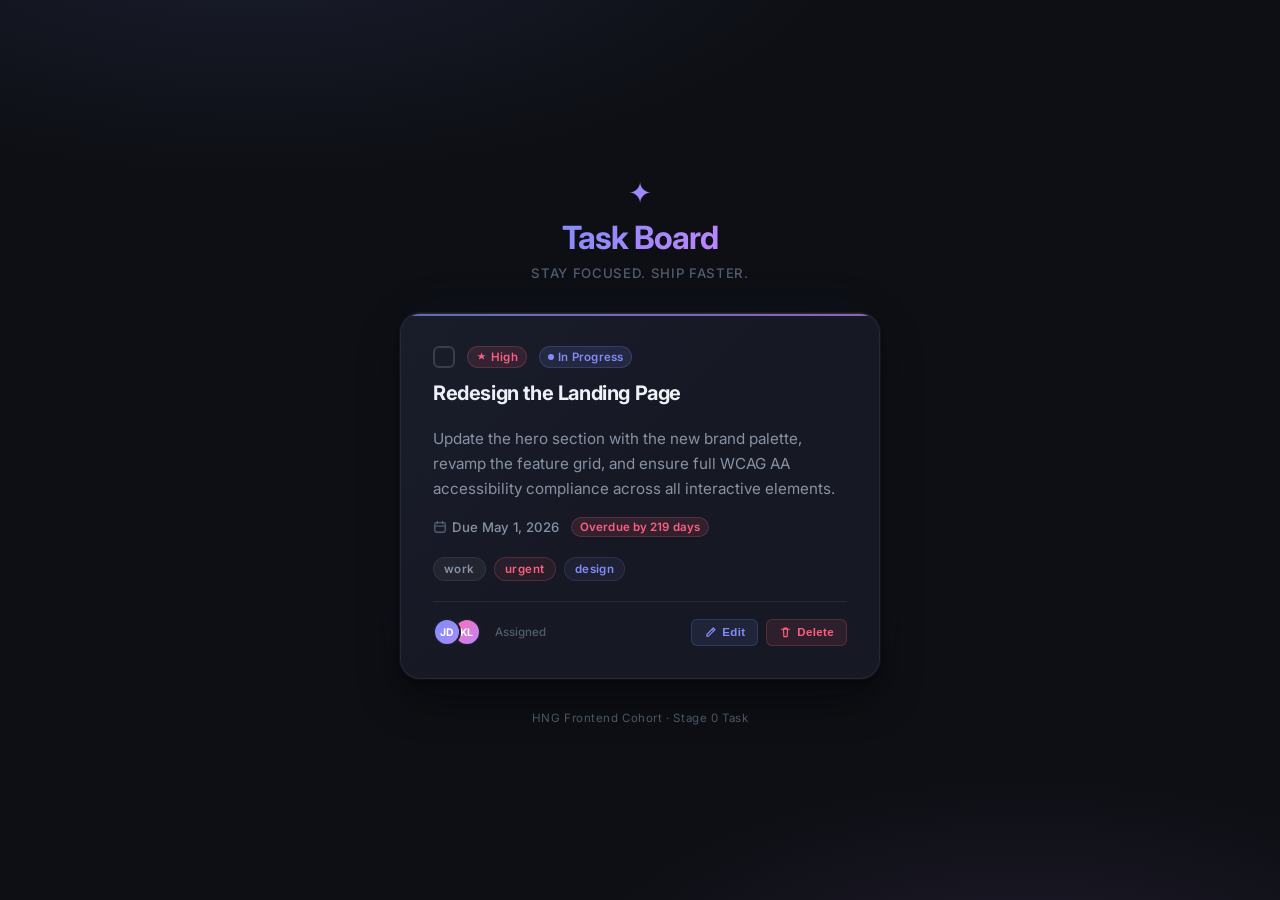
==== HNG First Task/index.html @ 9a207ca3 "Initial commit: HNG First Task" ====
<!DOCTYPE html>
<html lang="en">

<head>
  <meta charset="UTF-8" />
  <meta name="viewport" content="width=device-width, initial-scale=1.0" />
  <meta name="description"
    content="A clean, accessible, and testable Todo Item Card component built for HNG Cohort Stage 0." />
  <title>Todo Card — HNG Stage 0</title>
  <link rel="preconnect" href="https://fonts.googleapis.com" />
  <link rel="preconnect" href="https://fonts.gstatic.com" crossorigin />
  <link href="https://fonts.googleapis.com/css2?family=Inter:wght@400;500;600;700&display=swap" rel="stylesheet" />
  <link rel="stylesheet" href="style.css" />
</head>

<body>
  <main class="page-wrapper">
    <header class="page-header">
      <div class="logo-mark" aria-hidden="true">✦</div>
      <h1 class="page-title">Task Board</h1>
      <p class="page-subtitle">Stay focused. Ship faster.</p>
    </header>

    <!-- ============================================================
           TODO CARD — all data-testid values exactly match spec
      ============================================================ -->
    <article class="todo-card" data-testid="test-todo-card" aria-label="Todo item: Redesign the landing page">
      <!-- ── Card Header ── -->
      <header class="card-header">
        <div class="card-header-top">
          <!-- Checkbox toggle -->
          <div class="checkbox-wrapper">
            <input type="checkbox" id="todo-complete" data-testid="test-todo-complete-toggle" class="todo-checkbox"
              aria-label="Mark task as complete" />
            <label for="todo-complete" class="checkbox-label" aria-hidden="true">
              <span class="checkbox-custom" role="presentation">
                <svg class="checkmark-icon" viewBox="0 0 12 10" fill="none" aria-hidden="true" focusable="false">
                  <path d="M1 5L4.5 8.5L11 1.5" stroke="currentColor" stroke-width="2" stroke-linecap="round"
                    stroke-linejoin="round" />
                </svg>
              </span>
            </label>
          </div>

          <!-- Priority badge -->
          <span class="priority-badge priority--high" data-testid="test-todo-priority" aria-label="Priority: High"
            role="status">
            <svg class="badge-icon" viewBox="0 0 16 16" fill="none" aria-hidden="true" focusable="false">
              <path d="M8 2L9.5 6H14L10.5 8.5L12 12.5L8 10L4 12.5L5.5 8.5L2 6H6.5L8 2Z" fill="currentColor" />
            </svg>
            High
          </span>

          <!-- Status badge -->
          <span class="status-badge status--in-progress" data-testid="test-todo-status" aria-label="Status: In Progress"
            role="status">
            <span class="status-dot" aria-hidden="true"></span>
            In Progress
          </span>
        </div>

        <!-- Task title -->
        <h2 class="card-title" data-testid="test-todo-title" id="card-title">
          Redesign the Landing Page
        </h2>
      </header>

      <!-- ── Card Body ── -->
      <div class="card-body">
        <!-- Description -->
        <p class="card-description" data-testid="test-todo-description">
          Update the hero section with the new brand palette, revamp the
          feature grid, and ensure full WCAG AA accessibility compliance
          across all interactive elements.
        </p>

        <!-- Due date & time remaining -->
        <div class="time-info">
          <time class="due-date" data-testid="test-todo-due-date" datetime="2026-05-01T18:00:00Z" aria-label="Due date">
            <svg class="time-icon" viewBox="0 0 16 16" fill="none" aria-hidden="true" focusable="false">
              <rect x="2" y="3" width="12" height="11" rx="2" stroke="currentColor" stroke-width="1.5" />
              <path d="M5 1.5V4M11 1.5V4M2 7H14" stroke="currentColor" stroke-width="1.5" stroke-linecap="round" />
            </svg>
            Due May 1, 2026
          </time>

          <span class="time-remaining" data-testid="test-todo-time-remaining" aria-live="polite"
            aria-label="Time remaining" id="time-remaining-text">
            <!-- populated by JS -->
          </span>
        </div>
      </div>

      <!-- ── Tags ── -->
      <div class="card-tags" data-testid="test-todo-tags" aria-label="Tags">
        <ul role="list" class="tags-list">
          <li>
            <span class="tag" data-testid="test-todo-tag-work" aria-label="Tag: work">work</span>
          </li>
          <li>
            <span class="tag tag--accent" data-testid="test-todo-tag-urgent" aria-label="Tag: urgent">urgent</span>
          </li>
          <li>
            <span class="tag tag--muted" aria-label="Tag: design">design</span>
          </li>
        </ul>
      </div>

      <!-- ── Card Footer / Actions ── -->
      <footer class="card-footer">
        <div class="card-meta">
          <div class="avatar-group" aria-hidden="true">
            <div class="avatar avatar--1">JD</div>
            <div class="avatar avatar--2">KL</div>
          </div>
          <span class="assignee-label">Assigned</span>
        </div>

        <div class="card-actions" role="group" aria-label="Card actions">
          <button class="action-btn action-btn--edit" data-testid="test-todo-edit-button" aria-label="Edit task"
            type="button">
            <svg viewBox="0 0 16 16" fill="none" class="btn-icon" aria-hidden="true" focusable="false">
              <path d="M11.5 2.5L13.5 4.5L5.5 12.5H3.5V10.5L11.5 2.5Z" stroke="currentColor" stroke-width="1.5"
                stroke-linecap="round" stroke-linejoin="round" />
              <path d="M10 4L12 6" stroke="currentColor" stroke-width="1.5" stroke-linecap="round" />
            </svg>
            Edit
          </button>

          <button class="action-btn action-btn--delete" data-testid="test-todo-delete-button" aria-label="Delete task"
            type="button">
            <svg viewBox="0 0 16 16" fill="none" class="btn-icon" aria-hidden="true" focusable="false">
              <path d="M3 4H13M6 4V2.5H10V4M5.5 4L6 13H10L10.5 4" stroke="currentColor" stroke-width="1.5"
                stroke-linecap="round" stroke-linejoin="round" />
            </svg>
            Delete
          </button>
        </div>
      </footer>

      <!-- Completed overlay indicator -->
      <div class="completed-ribbon" aria-hidden="true">
        <span>Done</span>
      </div>
    </article>

    <p class="footer-note">HNG Frontend Cohort · Stage 0 Task</p>
  </main>

  <script src="app.js"></script>
</body>

</html>
---- HNG First Task/style.css ----
/* ================================================================
   DESIGN TOKENS
   ================================================================ */
:root {
  --clr-bg: #0d0f14;
  --clr-bg-2: #13161e;
  --clr-surface: #1a1e2a;
  --clr-surface-glass: rgba(26, 30, 42, 0.75);
  --clr-border: rgba(255, 255, 255, 0.07);
  --clr-border-hover: rgba(255, 255, 255, 0.15);

  --clr-text-primary: #f0f2f8;
  --clr-text-secondary: #8892a4;
  --clr-text-muted: #525d6e;

  /* Priority */
  --clr-high: #ff5e7e;
  --clr-high-bg: rgba(255, 94, 126, 0.12);
  --clr-medium: #f59e0b;
  --clr-medium-bg: rgba(245, 158, 11, 0.12);
  --clr-low: #34d399;
  --clr-low-bg: rgba(52, 211, 153, 0.12);

  /* Status */
  --clr-in-progress: #818cf8;
  --clr-in-progress-bg: rgba(129, 140, 248, 0.12);
  --clr-done: #34d399;
  --clr-done-bg: rgba(52, 211, 153, 0.12);
  --clr-pending: #f59e0b;
  --clr-pending-bg: rgba(245, 158, 11, 0.12);

  /* Actions */
  --clr-edit: #818cf8;
  --clr-edit-bg: rgba(129, 140, 248, 0.1);
  --clr-delete: #ff5e7e;
  --clr-delete-bg: rgba(255, 94, 126, 0.1);

  /* Accent gradient */
  --gradient-accent: linear-gradient(135deg, #818cf8 0%, #c084fc 100%);
  --gradient-bg: radial-gradient(
      ellipse 80% 50% at 20% -10%,
      rgba(129, 140, 248, 0.12) 0%,
      transparent 60%
    ),
    radial-gradient(
      ellipse 60% 40% at 80% 110%,
      rgba(192, 132, 252, 0.1) 0%,
      transparent 60%
    );

  /* Spacing */
  --sp-1: 4px;
  --sp-2: 8px;
  --sp-3: 12px;
  --sp-4: 16px;
  --sp-5: 20px;
  --sp-6: 24px;
  --sp-8: 32px;

  /* Radius */
  --radius-sm: 6px;
  --radius-md: 12px;
  --radius-lg: 20px;
  --radius-pill: 100px;

  /* Typography */
  --font-sans: "Inter", system-ui, -apple-system, sans-serif;
  --fs-xs: 0.72rem;
  --fs-sm: 0.825rem;
  --fs-base: 0.95rem;
  --fs-lg: 1.15rem;
  --fs-xl: 1.5rem;
  --fs-2xl: 2rem;

  /* Shadows */
  --shadow-card: 0 4px 6px rgba(0, 0, 0, 0.3),
    0 20px 40px rgba(0, 0, 0, 0.4), 0 0 0 1px rgba(255, 255, 255, 0.05),
    0 0 60px rgba(129, 140, 248, 0.05);
  --shadow-card-hover: 0 8px 12px rgba(0, 0, 0, 0.35),
    0 28px 56px rgba(0, 0, 0, 0.5), 0 0 0 1px rgba(129, 140, 248, 0.2),
    0 0 80px rgba(129, 140, 248, 0.1);
  --shadow-btn-edit: 0 4px 14px rgba(129, 140, 248, 0.25);
  --shadow-btn-delete: 0 4px 14px rgba(255, 94, 126, 0.25);

  /* Transitions */
  --transition-fast: 150ms ease;
  --transition-base: 250ms ease;
  --transition-smooth: 350ms cubic-bezier(0.4, 0, 0.2, 1);
}

/* ================================================================
   RESET & BASE
   ================================================================ */
*,
*::before,
*::after {
  box-sizing: border-box;
  margin: 0;
  padding: 0;
}

html {
  scroll-behavior: smooth;
}

body {
  font-family: var(--font-sans);
  background-color: var(--clr-bg);
  background-image: var(--gradient-bg);
  background-attachment: fixed;
  color: var(--clr-text-primary);
  min-height: 100dvh;
  display: flex;
  flex-direction: column;
  -webkit-font-smoothing: antialiased;
  -moz-osx-font-smoothing: grayscale;
}

/* ================================================================
   FOCUS STYLES (WCAG AA)
   ================================================================ */
:focus-visible {
  outline: 2px solid var(--clr-in-progress);
  outline-offset: 3px;
  border-radius: var(--radius-sm);
}

/* ================================================================
   PAGE LAYOUT
   ================================================================ */
.page-wrapper {
  display: flex;
  flex-direction: column;
  align-items: center;
  justify-content: center;
  gap: var(--sp-8);
  min-height: 100dvh;
  padding: var(--sp-8) var(--sp-4);
}

.page-header {
  text-align: center;
  display: flex;
  flex-direction: column;
  align-items: center;
  gap: var(--sp-2);
  animation: fadeSlideDown 0.6s var(--transition-smooth) both;
}

.logo-mark {
  font-size: 1.8rem;
  background: var(--gradient-accent);
  -webkit-background-clip: text;
  -webkit-text-fill-color: transparent;
  background-clip: text;
  animation: pulse-glow 3s ease-in-out infinite;
}

.page-title {
  font-size: var(--fs-xl);
  font-weight: 700;
  letter-spacing: -0.03em;
  background: var(--gradient-accent);
  -webkit-background-clip: text;
  -webkit-text-fill-color: transparent;
  background-clip: text;
}

.page-subtitle {
  font-size: var(--fs-sm);
  color: var(--clr-text-muted);
  letter-spacing: 0.05em;
  text-transform: uppercase;
  font-weight: 500;
}

.footer-note {
  font-size: var(--fs-xs);
  color: var(--clr-text-muted);
  letter-spacing: 0.05em;
  animation: fadeIn 1s 0.8s both;
}

/* ================================================================
   TODO CARD
   ================================================================ */
.todo-card {
  position: relative;
  background: var(--clr-surface-glass);
  backdrop-filter: blur(20px);
  -webkit-backdrop-filter: blur(20px);
  border: 1px solid var(--clr-border);
  border-radius: var(--radius-lg);
  box-shadow: var(--shadow-card);
  width: 100%;
  max-width: 480px;
  padding: var(--sp-6);
  display: flex;
  flex-direction: column;
  gap: var(--sp-5);
  overflow: hidden;
  transition: box-shadow var(--transition-smooth),
    border-color var(--transition-base), transform var(--transition-smooth);
  animation: fadeSlideUp 0.6s 0.15s var(--transition-smooth) both;
}

.todo-card::before {
  content: "";
  position: absolute;
  inset: 0;
  background: linear-gradient(
    135deg,
    rgba(129, 140, 248, 0.03) 0%,
    transparent 50%
  );
  pointer-events: none;
  border-radius: inherit;
}

.todo-card::after {
  content: "";
  position: absolute;
  top: 0;
  left: 0;
  right: 0;
  height: 2px;
  background: var(--gradient-accent);
  border-radius: var(--radius-lg) var(--radius-lg) 0 0;
  opacity: 0.7;
}

.todo-card:hover {
  box-shadow: var(--shadow-card-hover);
  border-color: var(--clr-border-hover);
  transform: translateY(-2px);
}

/* Completed state */
.todo-card.is-complete .card-title {
  text-decoration: line-through;
  color: var(--clr-text-muted);
}

.todo-card.is-complete .card-description {
  opacity: 0.5;
}

.todo-card.is-complete .todo-card::after {
  background: var(--clr-done);
}

/* ── Card Header ── */
.card-header {
  display: flex;
  flex-direction: column;
  gap: var(--sp-3);
}

.card-header-top {
  display: flex;
  align-items: center;
  gap: var(--sp-3);
  flex-wrap: wrap;
}

/* ── Checkbox ── */
.checkbox-wrapper {
  display: flex;
  align-items: center;
}

.todo-checkbox {
  position: absolute;
  opacity: 0;
  width: 0;
  height: 0;
  pointer-events: none;
}

.checkbox-label {
  cursor: pointer;
  display: inline-flex;
  align-items: center;
}

.checkbox-custom {
  display: flex;
  align-items: center;
  justify-content: center;
  width: 22px;
  height: 22px;
  border: 2px solid var(--clr-border-hover);
  border-radius: var(--radius-sm);
  background: transparent;
  transition: background var(--transition-base),
    border-color var(--transition-base), box-shadow var(--transition-base);
  color: transparent;
  flex-shrink: 0;
}

.checkmark-icon {
  width: 12px;
  height: 10px;
  transition: opacity var(--transition-fast), transform var(--transition-base);
  opacity: 0;
  transform: scale(0.5);
}

/* Focus ring via label when checkbox focused */
.todo-checkbox:focus-visible + .checkbox-label .checkbox-custom {
  outline: 2px solid var(--clr-in-progress);
  outline-offset: 2px;
}

.todo-checkbox:checked + .checkbox-label .checkbox-custom {
  background: var(--gradient-accent);
  border-color: transparent;
  box-shadow: 0 0 0 4px rgba(129, 140, 248, 0.2);
  color: #fff;
}

.todo-checkbox:checked + .checkbox-label .checkmark-icon {
  opacity: 1;
  transform: scale(1);
}

/* ── Badges ── */
.priority-badge,
.status-badge {
  display: inline-flex;
  align-items: center;
  gap: var(--sp-1);
  padding: 3px var(--sp-2);
  border-radius: var(--radius-pill);
  font-size: var(--fs-xs);
  font-weight: 600;
  letter-spacing: 0.02em;
  user-select: none;
}

.badge-icon {
  width: 11px;
  height: 11px;
}

/* Priority variants */
.priority--high {
  color: var(--clr-high);
  background: var(--clr-high-bg);
  border: 1px solid rgba(255, 94, 126, 0.2);
}

.priority--medium {
  color: var(--clr-medium);
  background: var(--clr-medium-bg);
  border: 1px solid rgba(245, 158, 11, 0.2);
}

.priority--low {
  color: var(--clr-low);
  background: var(--clr-low-bg);
  border: 1px solid rgba(52, 211, 153, 0.2);
}

/* Status variants */
.status-dot {
  width: 6px;
  height: 6px;
  border-radius: 50%;
  background: currentColor;
  flex-shrink: 0;
}

.status--in-progress {
  color: var(--clr-in-progress);
  background: var(--clr-in-progress-bg);
  border: 1px solid rgba(129, 140, 248, 0.2);
}

.status--done {
  color: var(--clr-done);
  background: var(--clr-done-bg);
  border: 1px solid rgba(52, 211, 153, 0.2);
}

.status--pending {
  color: var(--clr-pending);
  background: var(--clr-pending-bg);
  border: 1px solid rgba(245, 158, 11, 0.2);
}

/* ── Title ── */
.card-title {
  font-size: var(--fs-lg);
  font-weight: 700;
  color: var(--clr-text-primary);
  letter-spacing: -0.02em;
  line-height: 1.3;
  transition: color var(--transition-base), text-decoration var(--transition-base);
}

/* ── Body ── */
.card-body {
  display: flex;
  flex-direction: column;
  gap: var(--sp-4);
}

.card-description {
  font-size: var(--fs-base);
  color: var(--clr-text-secondary);
  line-height: 1.65;
  transition: opacity var(--transition-base);
}

/* ── Time info ── */
.time-info {
  display: flex;
  align-items: center;
  flex-wrap: wrap;
  gap: var(--sp-3);
}

.due-date,
.time-remaining {
  display: inline-flex;
  align-items: center;
  gap: 5px;
  font-size: var(--fs-sm);
  font-weight: 500;
}

.due-date {
  color: var(--clr-text-secondary);
}

.time-icon {
  width: 14px;
  height: 14px;
  color: var(--clr-text-muted);
  flex-shrink: 0;
}

.time-remaining {
  color: var(--clr-in-progress);
  background: var(--clr-in-progress-bg);
  padding: 2px var(--sp-2);
  border-radius: var(--radius-pill);
  border: 1px solid rgba(129, 140, 248, 0.2);
  font-size: var(--fs-xs);
  font-weight: 600;
  letter-spacing: 0.01em;
}

.time-remaining.overdue {
  color: var(--clr-high);
  background: var(--clr-high-bg);
  border-color: rgba(255, 94, 126, 0.2);
}

.time-remaining.due-soon {
  color: var(--clr-medium);
  background: var(--clr-medium-bg);
  border-color: rgba(245, 158, 11, 0.2);
}

.time-remaining.done-time {
  color: var(--clr-done);
  background: var(--clr-done-bg);
  border-color: rgba(52, 211, 153, 0.2);
}

/* ── Tags ── */
.card-tags {
  display: flex;
  flex-direction: column;
  gap: var(--sp-2);
}

.tags-list {
  list-style: none;
  display: flex;
  flex-wrap: wrap;
  gap: var(--sp-2);
}

.tag {
  display: inline-flex;
  align-items: center;
  padding: 4px 10px;
  border-radius: var(--radius-pill);
  font-size: var(--fs-xs);
  font-weight: 600;
  letter-spacing: 0.04em;
  text-transform: lowercase;
  background: rgba(255, 255, 255, 0.05);
  color: var(--clr-text-secondary);
  border: 1px solid var(--clr-border);
  transition: background var(--transition-fast), color var(--transition-fast),
    border-color var(--transition-fast);
  user-select: none;
  cursor: default;
}

.tag:hover {
  background: rgba(255, 255, 255, 0.09);
  border-color: var(--clr-border-hover);
  color: var(--clr-text-primary);
}

.tag--accent {
  background: rgba(255, 94, 126, 0.08);
  color: var(--clr-high);
  border-color: rgba(255, 94, 126, 0.2);
}

.tag--accent:hover {
  background: rgba(255, 94, 126, 0.15);
}

.tag--muted {
  background: rgba(129, 140, 248, 0.07);
  color: var(--clr-in-progress);
  border-color: rgba(129, 140, 248, 0.15);
}

.tag--muted:hover {
  background: rgba(129, 140, 248, 0.14);
}

/* ── Footer ── */
.card-footer {
  display: flex;
  align-items: center;
  justify-content: space-between;
  padding-top: var(--sp-4);
  border-top: 1px solid var(--clr-border);
  gap: var(--sp-3);
  flex-wrap: wrap;
}

.card-meta {
  display: flex;
  align-items: center;
  gap: var(--sp-2);
}

.avatar-group {
  display: flex;
}

.avatar {
  width: 28px;
  height: 28px;
  border-radius: 50%;
  display: flex;
  align-items: center;
  justify-content: center;
  font-size: 0.65rem;
  font-weight: 700;
  letter-spacing: 0.01em;
  border: 2px solid var(--clr-surface);
  margin-right: -8px;
}

.avatar--1 {
  background: linear-gradient(135deg, #818cf8, #a78bfa);
  color: #fff;
  z-index: 2;
}

.avatar--2 {
  background: linear-gradient(135deg, #f472b6, #c084fc);
  color: #fff;
  z-index: 1;
}

.assignee-label {
  font-size: var(--fs-xs);
  color: var(--clr-text-muted);
  font-weight: 500;
  margin-left: 14px;
}

/* ── Action Buttons ── */
.card-actions {
  display: flex;
  align-items: center;
  gap: var(--sp-2);
}

.action-btn {
  display: inline-flex;
  align-items: center;
  gap: 5px;
  padding: 6px var(--sp-3);
  border-radius: var(--radius-sm);
  font-size: var(--fs-xs);
  font-weight: 600;
  letter-spacing: 0.03em;
  border: 1px solid transparent;
  cursor: pointer;
  transition: background var(--transition-fast), color var(--transition-fast),
    border-color var(--transition-fast), box-shadow var(--transition-fast),
    transform var(--transition-fast);
  -webkit-font-smoothing: antialiased;
}

.action-btn:active {
  transform: scale(0.96);
}

.btn-icon {
  width: 13px;
  height: 13px;
}

.action-btn--edit {
  background: var(--clr-edit-bg);
  color: var(--clr-edit);
  border-color: rgba(129, 140, 248, 0.2);
}

.action-btn--edit:hover {
  background: rgba(129, 140, 248, 0.18);
  border-color: rgba(129, 140, 248, 0.4);
  box-shadow: var(--shadow-btn-edit);
}

.action-btn--delete {
  background: var(--clr-delete-bg);
  color: var(--clr-delete);
  border-color: rgba(255, 94, 126, 0.2);
}

.action-btn--delete:hover {
  background: rgba(255, 94, 126, 0.18);
  border-color: rgba(255, 94, 126, 0.4);
  box-shadow: var(--shadow-btn-delete);
}

/* ── Completed Ribbon ── */
.completed-ribbon {
  position: absolute;
  top: 16px;
  right: -30px;
  background: var(--gradient-accent);
  color: #fff;
  font-size: var(--fs-xs);
  font-weight: 700;
  letter-spacing: 0.08em;
  text-transform: uppercase;
  padding: 4px 36px;
  transform: rotate(35deg);
  opacity: 0;
  transition: opacity var(--transition-base);
  pointer-events: none;
  user-select: none;
  z-index: 10;
}

.todo-card.is-complete .completed-ribbon {
  opacity: 1;
}

/* ================================================================
   ANIMATIONS
   ================================================================ */
@keyframes fadeSlideDown {
  from {
    opacity: 0;
    transform: translateY(-20px);
  }
  to {
    opacity: 1;
    transform: translateY(0);
  }
}

@keyframes fadeSlideUp {
  from {
    opacity: 0;
    transform: translateY(24px);
  }
  to {
    opacity: 1;
    transform: translateY(0);
  }
}

@keyframes fadeIn {
  from {
    opacity: 0;
  }
  to {
    opacity: 1;
  }
}

@keyframes pulse-glow {
  0%,
  100% {
    filter: brightness(1);
  }
  50% {
    filter: brightness(1.4);
  }
}

@keyframes statusPop {
  0% {
    transform: scale(1);
  }
  40% {
    transform: scale(1.12);
  }
  100% {
    transform: scale(1);
  }
}

/* ================================================================
   RESPONSIVE
   ================================================================ */

/* 320px — smallest supported */
@media (max-width: 360px) {
  .todo-card {
    padding: var(--sp-4);
    gap: var(--sp-4);
  }

  .card-title {
    font-size: var(--fs-base);
  }
}

/* Tablet / desktop */
@media (min-width: 640px) {
  .todo-card {
    padding: var(--sp-8);
  }

  .card-title {
    font-size: 1.25rem;
  }

  .page-title {
    font-size: var(--fs-2xl);
  }
}

/* ================================================================
   REDUCED MOTION
   ================================================================ */
@media (prefers-reduced-motion: reduce) {
  *,
  *::before,
  *::after {
    animation-duration: 0.01ms !important;
    transition-duration: 0.01ms !important;
  }
}
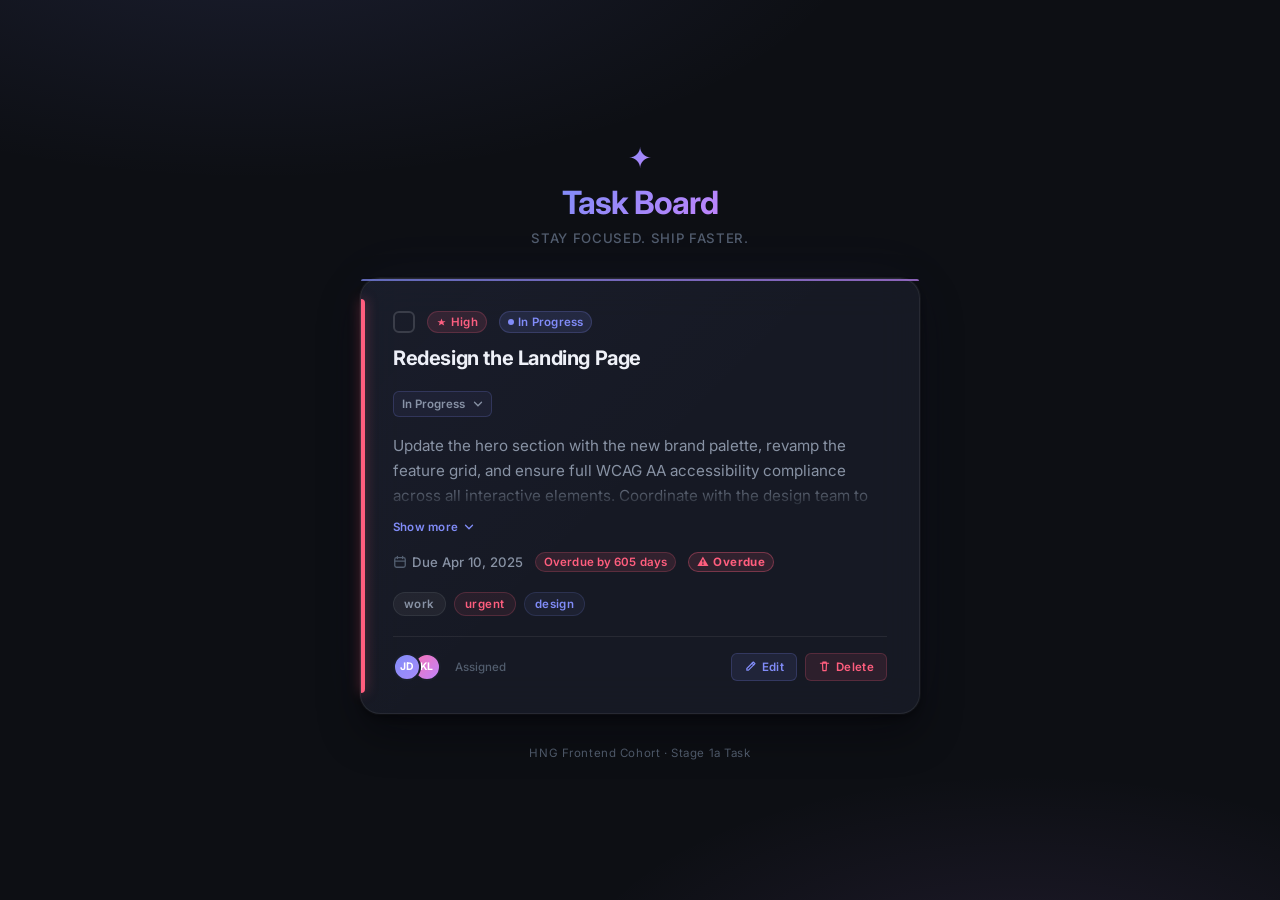
==== commit 5486aa55: "Stage 1a: Ineractive stateful todo card" ====
--- a/HNG First Task/index.html
+++ b/HNG First Task/index.html
@@ -5,8 +5,8 @@
   <meta charset="UTF-8" />
   <meta name="viewport" content="width=device-width, initial-scale=1.0" />
   <meta name="description"
-    content="A clean, accessible, and testable Todo Item Card component built for HNG Cohort Stage 0." />
-  <title>Todo Card — HNG Stage 0</title>
+    content="An interactive, stateful Todo Card component — HNG Frontend Cohort Stage 1a. Supports editing, status transitions, priority changes, expand/collapse, and overdue tracking." />
+  <title>Todo Card — HNG Stage 1a</title>
   <link rel="preconnect" href="https://fonts.googleapis.com" />
   <link rel="preconnect" href="https://fonts.gstatic.com" crossorigin />
   <link href="https://fonts.googleapis.com/css2?family=Inter:wght@400;500;600;700&display=swap" rel="stylesheet" />
@@ -22,129 +22,289 @@
     </header>
 
     <!-- ============================================================
-           TODO CARD — all data-testid values exactly match spec
+           TODO CARD — Stage 1a (all Stage 0 + new testids)
       ============================================================ -->
-    <article class="todo-card" data-testid="test-todo-card" aria-label="Todo item: Redesign the landing page">
-      <!-- ── Card Header ── -->
-      <header class="card-header">
-        <div class="card-header-top">
-          <!-- Checkbox toggle -->
-          <div class="checkbox-wrapper">
-            <input type="checkbox" id="todo-complete" data-testid="test-todo-complete-toggle" class="todo-checkbox"
-              aria-label="Mark task as complete" />
-            <label for="todo-complete" class="checkbox-label" aria-hidden="true">
-              <span class="checkbox-custom" role="presentation">
-                <svg class="checkmark-icon" viewBox="0 0 12 10" fill="none" aria-hidden="true" focusable="false">
-                  <path d="M1 5L4.5 8.5L11 1.5" stroke="currentColor" stroke-width="2" stroke-linecap="round"
-                    stroke-linejoin="round" />
-                </svg>
-              </span>
-            </label>
-          </div>
-
-          <!-- Priority badge -->
-          <span class="priority-badge priority--high" data-testid="test-todo-priority" aria-label="Priority: High"
-            role="status">
-            <svg class="badge-icon" viewBox="0 0 16 16" fill="none" aria-hidden="true" focusable="false">
-              <path d="M8 2L9.5 6H14L10.5 8.5L12 12.5L8 10L4 12.5L5.5 8.5L2 6H6.5L8 2Z" fill="currentColor" />
+    <article
+      class="todo-card"
+      data-testid="test-todo-card"
+      aria-label="Todo item: Redesign the landing page"
+      data-priority="high"
+      data-status="in-progress"
+    >
+
+      <!-- ══ Priority Indicator (left border accent, changes by priority) ══ -->
+      <div class="priority-indicator" data-testid="test-todo-priority-indicator" aria-hidden="true"></div>
+
+      <!-- ══ VIEW MODE ══ -->
+      <div class="view-mode">
+
+        <!-- ── Card Header ── -->
+        <header class="card-header">
+          <div class="card-header-top">
+
+            <!-- Checkbox toggle -->
+            <div class="checkbox-wrapper">
+              <input
+                type="checkbox"
+                id="todo-complete"
+                data-testid="test-todo-complete-toggle"
+                class="todo-checkbox"
+                aria-label="Mark task as complete"
+              />
+              <label for="todo-complete" class="checkbox-label" aria-hidden="true">
+                <span class="checkbox-custom" role="presentation">
+                  <svg class="checkmark-icon" viewBox="0 0 12 10" fill="none" aria-hidden="true" focusable="false">
+                    <path d="M1 5L4.5 8.5L11 1.5" stroke="currentColor" stroke-width="2" stroke-linecap="round"
+                      stroke-linejoin="round" />
+                  </svg>
+                </span>
+              </label>
+            </div>
+
+            <!-- Priority badge (display) -->
+            <span class="priority-badge priority--high" data-testid="test-todo-priority" aria-label="Priority: High" role="status">
+              <svg class="badge-icon" viewBox="0 0 16 16" fill="none" aria-hidden="true" focusable="false">
+                <path d="M8 2L9.5 6H14L10.5 8.5L12 12.5L8 10L4 12.5L5.5 8.5L2 6H6.5L8 2Z" fill="currentColor" />
+              </svg>
+              High
+            </span>
+
+            <!-- Status badge (display only) -->
+            <span class="status-badge status--in-progress" data-testid="test-todo-status" aria-label="Status: In Progress" role="status">
+              <span class="status-dot" aria-hidden="true"></span>
+              In Progress
+            </span>
+          </div>
+
+          <!-- Task title -->
+          <h2 class="card-title" data-testid="test-todo-title" id="card-title">
+            Redesign the Landing Page
+          </h2>
+        </header>
+
+        <!-- ── Card Body ── -->
+        <div class="card-body">
+
+          <!-- Status Control -->
+          <div class="status-control-wrapper">
+            <label for="status-control" class="sr-only">Task status</label>
+            <select
+              id="status-control"
+              class="status-control"
+              data-testid="test-todo-status-control"
+              aria-label="Change task status"
+            >
+              <option value="pending">Pending</option>
+              <option value="in-progress" selected>In Progress</option>
+              <option value="done">Done</option>
+            </select>
+          </div>
+
+          <!-- Description with expand/collapse -->
+          <div class="description-block">
+            <div
+              class="card-collapsible"
+              data-testid="test-todo-collapsible-section"
+              id="todo-collapsible"
+              aria-hidden="false"
+            >
+              <p class="card-description" data-testid="test-todo-description">
+                Update the hero section with the new brand palette, revamp the
+                feature grid, and ensure full WCAG AA accessibility compliance
+                across all interactive elements. Coordinate with the design team
+                to finalize typography choices and spacing system. Run Lighthouse
+                audits on every breakpoint and address any regressions before the
+                sprint demo on Friday.
+              </p>
+            </div>
+
+            <button
+              class="expand-toggle"
+              data-testid="test-todo-expand-toggle"
+              type="button"
+              aria-expanded="false"
+              aria-controls="todo-collapsible"
+              aria-label="Show more description"
+            >
+              <span class="expand-toggle-text">Show more</span>
+              <svg class="expand-icon" viewBox="0 0 16 16" fill="none" aria-hidden="true" focusable="false">
+                <path d="M4 6L8 10L12 6" stroke="currentColor" stroke-width="1.5" stroke-linecap="round" stroke-linejoin="round" />
+              </svg>
+            </button>
+          </div>
+
+          <!-- Due date & time remaining -->
+          <div class="time-info">
+            <time class="due-date" data-testid="test-todo-due-date" datetime="2025-04-10T18:00:00Z" aria-label="Due date">
+              <svg class="time-icon" viewBox="0 0 16 16" fill="none" aria-hidden="true" focusable="false">
+                <rect x="2" y="3" width="12" height="11" rx="2" stroke="currentColor" stroke-width="1.5" />
+                <path d="M5 1.5V4M11 1.5V4M2 7H14" stroke="currentColor" stroke-width="1.5" stroke-linecap="round" />
+              </svg>
+              Due Apr 10, 2025
+            </time>
+
+            <span
+              class="time-remaining"
+              data-testid="test-todo-time-remaining"
+              aria-live="polite"
+              aria-label="Time remaining"
+              id="time-remaining-text"
+            >
+              <!-- populated by JS -->
+            </span>
+
+            <!-- Overdue indicator (shown conditionally by JS) -->
+            <span
+              class="overdue-indicator"
+              data-testid="test-todo-overdue-indicator"
+              aria-live="polite"
+              role="alert"
+              hidden
+            >
+              ⚠ Overdue
+            </span>
+          </div>
+        </div>
+
+        <!-- ── Tags ── -->
+        <div class="card-tags" data-testid="test-todo-tags" aria-label="Tags">
+          <ul role="list" class="tags-list">
+            <li><span class="tag" data-testid="test-todo-tag-work" aria-label="Tag: work">work</span></li>
+            <li><span class="tag tag--accent" data-testid="test-todo-tag-urgent" aria-label="Tag: urgent">urgent</span></li>
+            <li><span class="tag tag--muted" aria-label="Tag: design">design</span></li>
+          </ul>
+        </div>
+
+        <!-- ── Card Footer / Actions ── -->
+        <footer class="card-footer">
+          <div class="card-meta">
+            <div class="avatar-group" aria-hidden="true">
+              <div class="avatar avatar--1">JD</div>
+              <div class="avatar avatar--2">KL</div>
+            </div>
+            <span class="assignee-label">Assigned</span>
+          </div>
+
+          <div class="card-actions" role="group" aria-label="Card actions">
+            <button
+              class="action-btn action-btn--edit"
+              data-testid="test-todo-edit-button"
+              aria-label="Edit task"
+              type="button"
+              id="edit-btn"
+            >
+              <svg viewBox="0 0 16 16" fill="none" class="btn-icon" aria-hidden="true" focusable="false">
+                <path d="M11.5 2.5L13.5 4.5L5.5 12.5H3.5V10.5L11.5 2.5Z" stroke="currentColor" stroke-width="1.5"
+                  stroke-linecap="round" stroke-linejoin="round" />
+                <path d="M10 4L12 6" stroke="currentColor" stroke-width="1.5" stroke-linecap="round" />
+              </svg>
+              Edit
+            </button>
+
+            <button
+              class="action-btn action-btn--delete"
+              data-testid="test-todo-delete-button"
+              aria-label="Delete task"
+              type="button"
+            >
+              <svg viewBox="0 0 16 16" fill="none" class="btn-icon" aria-hidden="true" focusable="false">
+                <path d="M3 4H13M6 4V2.5H10V4M5.5 4L6 13H10L10.5 4" stroke="currentColor" stroke-width="1.5"
+                  stroke-linecap="round" stroke-linejoin="round" />
+              </svg>
+              Delete
+            </button>
+          </div>
+        </footer>
+      </div><!-- /view-mode -->
+
+      <!-- ══ EDIT MODE FORM ══ -->
+      <form
+        class="edit-form"
+        data-testid="test-todo-edit-form"
+        aria-label="Edit task"
+        hidden
+        novalidate
+      >
+        <h3 class="edit-form-title">Edit Task</h3>
+
+        <div class="form-group">
+          <label for="edit-title" class="form-label">Title</label>
+          <input
+            type="text"
+            id="edit-title"
+            class="form-input"
+            data-testid="test-todo-edit-title-input"
+            placeholder="Task title"
+            required
+            autocomplete="off"
+          />
+        </div>
+
+        <div class="form-group">
+          <label for="edit-description" class="form-label">Description</label>
+          <textarea
+            id="edit-description"
+            class="form-textarea"
+            data-testid="test-todo-edit-description-input"
+            placeholder="Describe the task…"
+            rows="4"
+          ></textarea>
+        </div>
+
+        <div class="form-row">
+          <div class="form-group">
+            <label for="edit-priority" class="form-label">Priority</label>
+            <select
+              id="edit-priority"
+              class="form-select"
+              data-testid="test-todo-edit-priority-select"
+            >
+              <option value="low">Low</option>
+              <option value="medium">Medium</option>
+              <option value="high" selected>High</option>
+            </select>
+          </div>
+
+          <div class="form-group">
+            <label for="edit-due-date" class="form-label">Due Date</label>
+            <input
+              type="date"
+              id="edit-due-date"
+              class="form-input"
+              data-testid="test-todo-edit-due-date-input"
+            />
+          </div>
+        </div>
+
+        <div class="form-actions">
+          <button
+            type="button"
+            class="action-btn action-btn--cancel"
+            data-testid="test-todo-cancel-button"
+            aria-label="Cancel editing"
+          >
+            Cancel
+          </button>
+          <button
+            type="submit"
+            class="action-btn action-btn--save"
+            data-testid="test-todo-save-button"
+            aria-label="Save changes"
+          >
+            <svg viewBox="0 0 16 16" fill="none" class="btn-icon" aria-hidden="true" focusable="false">
+              <path d="M2 8L6 12L14 4" stroke="currentColor" stroke-width="2" stroke-linecap="round" stroke-linejoin="round" />
             </svg>
-            High
-          </span>
-
-          <!-- Status badge -->
-          <span class="status-badge status--in-progress" data-testid="test-todo-status" aria-label="Status: In Progress"
-            role="status">
-            <span class="status-dot" aria-hidden="true"></span>
-            In Progress
-          </span>
-        </div>
-
-        <!-- Task title -->
-        <h2 class="card-title" data-testid="test-todo-title" id="card-title">
-          Redesign the Landing Page
-        </h2>
-      </header>
-
-      <!-- ── Card Body ── -->
-      <div class="card-body">
-        <!-- Description -->
-        <p class="card-description" data-testid="test-todo-description">
-          Update the hero section with the new brand palette, revamp the
-          feature grid, and ensure full WCAG AA accessibility compliance
-          across all interactive elements.
-        </p>
-
-        <!-- Due date & time remaining -->
-        <div class="time-info">
-          <time class="due-date" data-testid="test-todo-due-date" datetime="2026-05-01T18:00:00Z" aria-label="Due date">
-            <svg class="time-icon" viewBox="0 0 16 16" fill="none" aria-hidden="true" focusable="false">
-              <rect x="2" y="3" width="12" height="11" rx="2" stroke="currentColor" stroke-width="1.5" />
-              <path d="M5 1.5V4M11 1.5V4M2 7H14" stroke="currentColor" stroke-width="1.5" stroke-linecap="round" />
-            </svg>
-            Due May 1, 2026
-          </time>
-
-          <span class="time-remaining" data-testid="test-todo-time-remaining" aria-live="polite"
-            aria-label="Time remaining" id="time-remaining-text">
-            <!-- populated by JS -->
-          </span>
-        </div>
-      </div>
-
-      <!-- ── Tags ── -->
-      <div class="card-tags" data-testid="test-todo-tags" aria-label="Tags">
-        <ul role="list" class="tags-list">
-          <li>
-            <span class="tag" data-testid="test-todo-tag-work" aria-label="Tag: work">work</span>
-          </li>
-          <li>
-            <span class="tag tag--accent" data-testid="test-todo-tag-urgent" aria-label="Tag: urgent">urgent</span>
-          </li>
-          <li>
-            <span class="tag tag--muted" aria-label="Tag: design">design</span>
-          </li>
-        </ul>
-      </div>
-
-      <!-- ── Card Footer / Actions ── -->
-      <footer class="card-footer">
-        <div class="card-meta">
-          <div class="avatar-group" aria-hidden="true">
-            <div class="avatar avatar--1">JD</div>
-            <div class="avatar avatar--2">KL</div>
-          </div>
-          <span class="assignee-label">Assigned</span>
-        </div>
-
-        <div class="card-actions" role="group" aria-label="Card actions">
-          <button class="action-btn action-btn--edit" data-testid="test-todo-edit-button" aria-label="Edit task"
-            type="button">
-            <svg viewBox="0 0 16 16" fill="none" class="btn-icon" aria-hidden="true" focusable="false">
-              <path d="M11.5 2.5L13.5 4.5L5.5 12.5H3.5V10.5L11.5 2.5Z" stroke="currentColor" stroke-width="1.5"
-                stroke-linecap="round" stroke-linejoin="round" />
-              <path d="M10 4L12 6" stroke="currentColor" stroke-width="1.5" stroke-linecap="round" />
-            </svg>
-            Edit
+            Save
           </button>
-
-          <button class="action-btn action-btn--delete" data-testid="test-todo-delete-button" aria-label="Delete task"
-            type="button">
-            <svg viewBox="0 0 16 16" fill="none" class="btn-icon" aria-hidden="true" focusable="false">
-              <path d="M3 4H13M6 4V2.5H10V4M5.5 4L6 13H10L10.5 4" stroke="currentColor" stroke-width="1.5"
-                stroke-linecap="round" stroke-linejoin="round" />
-            </svg>
-            Delete
-          </button>
-        </div>
-      </footer>
-
-      <!-- Completed overlay indicator -->
-      <div class="completed-ribbon" aria-hidden="true">
-        <span>Done</span>
-      </div>
+        </div>
+      </form><!-- /edit-form -->
+
+      <!-- Completed overlay ribbon -->
+      <div class="completed-ribbon" aria-hidden="true"><span>Done</span></div>
+
     </article>
 
-    <p class="footer-note">HNG Frontend Cohort · Stage 0 Task</p>
+    <p class="footer-note">HNG Frontend Cohort · Stage 1a Task</p>
   </main>
 
   <script src="app.js"></script>
--- a/HNG First Task/style.css
+++ b/HNG First Task/style.css
@@ -34,6 +34,10 @@
   --clr-edit-bg: rgba(129, 140, 248, 0.1);
   --clr-delete: #ff5e7e;
   --clr-delete-bg: rgba(255, 94, 126, 0.1);
+  --clr-save: #34d399;
+  --clr-save-bg: rgba(52, 211, 153, 0.1);
+  --clr-cancel: #8892a4;
+  --clr-cancel-bg: rgba(136, 146, 164, 0.1);
 
   /* Accent gradient */
   --gradient-accent: linear-gradient(135deg, #818cf8 0%, #c084fc 100%);
@@ -116,6 +120,19 @@
   -moz-osx-font-smoothing: grayscale;
 }
 
+/* Screen-reader only utility */
+.sr-only {
+  position: absolute;
+  width: 1px;
+  height: 1px;
+  padding: 0;
+  margin: -1px;
+  overflow: hidden;
+  clip: rect(0, 0, 0, 0);
+  white-space: nowrap;
+  border: 0;
+}
+
 /* ================================================================
    FOCUS STYLES (WCAG AA)
    ================================================================ */
@@ -193,12 +210,12 @@
   border-radius: var(--radius-lg);
   box-shadow: var(--shadow-card);
   width: 100%;
-  max-width: 480px;
+  max-width: 520px;
   padding: var(--sp-6);
   display: flex;
   flex-direction: column;
   gap: var(--sp-5);
-  overflow: hidden;
+  /* Removed overflow:hidden so priority indicator doesn't clip */
   transition: box-shadow var(--transition-smooth),
     border-color var(--transition-base), transform var(--transition-smooth);
   animation: fadeSlideUp 0.6s 0.15s var(--transition-smooth) both;
@@ -245,8 +262,48 @@
   opacity: 0.5;
 }
 
-.todo-card.is-complete .todo-card::after {
-  background: var(--clr-done);
+/* ── Priority Indicator (left border accent) ── */
+.priority-indicator {
+  position: absolute;
+  left: 0;
+  top: 20px;
+  bottom: 20px;
+  width: 4px;
+  border-radius: 0 4px 4px 0;
+  transition: background var(--transition-base);
+}
+
+.todo-card[data-priority="high"] .priority-indicator {
+  background: var(--clr-high);
+  box-shadow: 0 0 12px rgba(255, 94, 126, 0.5);
+}
+
+.todo-card[data-priority="medium"] .priority-indicator {
+  background: var(--clr-medium);
+  box-shadow: 0 0 12px rgba(245, 158, 11, 0.5);
+}
+
+.todo-card[data-priority="low"] .priority-indicator {
+  background: var(--clr-low);
+  box-shadow: 0 0 12px rgba(52, 211, 153, 0.5);
+}
+
+/* Overdue card accent */
+.todo-card[data-status="in-progress"].is-overdue,
+.todo-card[data-status="pending"].is-overdue {
+  border-color: rgba(255, 94, 126, 0.3);
+}
+
+/* ── View Mode / Edit Form visibility ── */
+.view-mode[hidden],
+.edit-form[hidden] {
+  display: none;
+}
+
+.view-mode {
+  display: flex;
+  flex-direction: column;
+  gap: var(--sp-5);
 }
 
 /* ── Card Header ── */
@@ -306,7 +363,6 @@
   transform: scale(0.5);
 }
 
-/* Focus ring via label when checkbox focused */
 .todo-checkbox:focus-visible + .checkbox-label .checkbox-custom {
   outline: 2px solid var(--clr-in-progress);
   outline-offset: 2px;
@@ -387,6 +443,49 @@
   color: var(--clr-pending);
   background: var(--clr-pending-bg);
   border: 1px solid rgba(245, 158, 11, 0.2);
+}
+
+/* ── Status Control Dropdown ── */
+.status-control-wrapper {
+  display: flex;
+  align-items: center;
+}
+
+.status-control {
+  appearance: none;
+  -webkit-appearance: none;
+  background: rgba(129, 140, 248, 0.06);
+  border: 1px solid rgba(129, 140, 248, 0.2);
+  border-radius: var(--radius-sm);
+  color: var(--clr-text-secondary);
+  font-family: var(--font-sans);
+  font-size: var(--fs-xs);
+  font-weight: 600;
+  padding: 5px var(--sp-3) 5px var(--sp-2);
+  cursor: pointer;
+  transition: border-color var(--transition-fast), background var(--transition-fast);
+  background-image: url("data:image/svg+xml,%3Csvg xmlns='http://www.w3.org/2000/svg' viewBox='0 0 16 16' fill='none'%3E%3Cpath d='M4 6L8 10L12 6' stroke='%238892a4' stroke-width='1.5' stroke-linecap='round'/%3E%3C/svg%3E");
+  background-repeat: no-repeat;
+  background-position: right 6px center;
+  background-size: 14px;
+  padding-right: 26px;
+}
+
+.status-control:hover,
+.status-control:focus {
+  border-color: rgba(129, 140, 248, 0.4);
+  background-color: rgba(129, 140, 248, 0.1);
+  outline: none;
+}
+
+.status-control:focus-visible {
+  outline: 2px solid var(--clr-in-progress);
+  outline-offset: 2px;
+}
+
+.status-control option {
+  background: var(--clr-surface);
+  color: var(--clr-text-primary);
 }
 
 /* ── Title ── */
@@ -406,11 +505,59 @@
   gap: var(--sp-4);
 }
 
+/* ── Description with collapse ── */
+.description-block {
+  display: flex;
+  flex-direction: column;
+  gap: var(--sp-2);
+}
+
+.card-collapsible {
+  overflow: hidden;
+  transition: max-height var(--transition-smooth);
+  max-height: 2000px; /* generous open height */
+}
+
+.card-collapsible.is-collapsed {
+  /* Show ~3 lines, then clip */
+  max-height: 4.8em;
+  -webkit-mask-image: linear-gradient(to bottom, black 60%, transparent 100%);
+  mask-image: linear-gradient(to bottom, black 60%, transparent 100%);
+}
+
 .card-description {
   font-size: var(--fs-base);
   color: var(--clr-text-secondary);
   line-height: 1.65;
   transition: opacity var(--transition-base);
+}
+
+/* Expand / Collapse toggle button */
+.expand-toggle {
+  display: inline-flex;
+  align-items: center;
+  gap: 4px;
+  background: none;
+  border: none;
+  color: var(--clr-in-progress);
+  font-family: var(--font-sans);
+  font-size: var(--fs-xs);
+  font-weight: 600;
+  cursor: pointer;
+  padding: 2px 0;
+  letter-spacing: 0.02em;
+  transition: opacity var(--transition-fast);
+  align-self: flex-start;
+}
+
+.expand-toggle:hover {
+  opacity: 0.75;
+}
+
+.expand-icon {
+  width: 14px;
+  height: 14px;
+  transition: transform var(--transition-base);
 }
 
 /* ── Time info ── */
@@ -468,6 +615,27 @@
   color: var(--clr-done);
   background: var(--clr-done-bg);
   border-color: rgba(52, 211, 153, 0.2);
+}
+
+/* ── Overdue Indicator ── */
+.overdue-indicator {
+  display: inline-flex;
+  align-items: center;
+  gap: 4px;
+  padding: 2px var(--sp-2);
+  border-radius: var(--radius-pill);
+  font-size: var(--fs-xs);
+  font-weight: 700;
+  letter-spacing: 0.04em;
+  color: var(--clr-high);
+  background: var(--clr-high-bg);
+  border: 1px solid rgba(255, 94, 126, 0.35);
+  animation: pulse-overdue 2s ease-in-out infinite;
+}
+
+@keyframes pulse-overdue {
+  0%, 100% { opacity: 1; }
+  50%       { opacity: 0.6; }
 }
 
 /* ── Tags ── */
@@ -600,6 +768,7 @@
   letter-spacing: 0.03em;
   border: 1px solid transparent;
   cursor: pointer;
+  font-family: var(--font-sans);
   transition: background var(--transition-fast), color var(--transition-fast),
     border-color var(--transition-fast), box-shadow var(--transition-fast),
     transform var(--transition-fast);
@@ -664,59 +833,158 @@
 }
 
 /* ================================================================
+   EDIT FORM
+   ================================================================ */
+.edit-form {
+  display: flex;
+  flex-direction: column;
+  gap: var(--sp-4);
+  animation: fadeSlideUp 0.25s ease both;
+}
+
+.edit-form-title {
+  font-size: var(--fs-base);
+  font-weight: 700;
+  color: var(--clr-text-primary);
+  letter-spacing: -0.01em;
+  padding-bottom: var(--sp-3);
+  border-bottom: 1px solid var(--clr-border);
+}
+
+.form-group {
+  display: flex;
+  flex-direction: column;
+  gap: var(--sp-1);
+  flex: 1;
+}
+
+.form-label {
+  font-size: var(--fs-xs);
+  font-weight: 600;
+  color: var(--clr-text-secondary);
+  letter-spacing: 0.03em;
+  text-transform: uppercase;
+}
+
+.form-input,
+.form-textarea,
+.form-select {
+  background: rgba(255, 255, 255, 0.04);
+  border: 1px solid var(--clr-border-hover);
+  border-radius: var(--radius-sm);
+  color: var(--clr-text-primary);
+  font-family: var(--font-sans);
+  font-size: var(--fs-sm);
+  padding: var(--sp-2) var(--sp-3);
+  width: 100%;
+  transition: border-color var(--transition-fast), background var(--transition-fast),
+    box-shadow var(--transition-fast);
+}
+
+.form-input:focus,
+.form-textarea:focus,
+.form-select:focus {
+  outline: none;
+  border-color: var(--clr-in-progress);
+  background: rgba(129, 140, 248, 0.06);
+  box-shadow: 0 0 0 3px rgba(129, 140, 248, 0.15);
+}
+
+.form-input.input-error {
+  border-color: var(--clr-high);
+  box-shadow: 0 0 0 3px rgba(255, 94, 126, 0.15);
+}
+
+.form-textarea {
+  resize: vertical;
+  min-height: 80px;
+  line-height: 1.6;
+}
+
+.form-select {
+  appearance: none;
+  -webkit-appearance: none;
+  background-image: url("data:image/svg+xml,%3Csvg xmlns='http://www.w3.org/2000/svg' viewBox='0 0 16 16' fill='none'%3E%3Cpath d='M4 6L8 10L12 6' stroke='%238892a4' stroke-width='1.5' stroke-linecap='round'/%3E%3C/svg%3E");
+  background-repeat: no-repeat;
+  background-position: right 10px center;
+  background-size: 14px;
+  padding-right: 32px;
+  cursor: pointer;
+}
+
+.form-select option {
+  background: var(--clr-surface);
+  color: var(--clr-text-primary);
+}
+
+/* Horizontal row layout for priority + date on ≥ 480px */
+.form-row {
+  display: flex;
+  flex-direction: column;
+  gap: var(--sp-4);
+}
+
+/* Form action buttons */
+.form-actions {
+  display: flex;
+  align-items: center;
+  justify-content: flex-end;
+  gap: var(--sp-2);
+  padding-top: var(--sp-3);
+  border-top: 1px solid var(--clr-border);
+  flex-wrap: wrap;
+}
+
+.action-btn--save {
+  background: rgba(52, 211, 153, 0.12);
+  color: var(--clr-save);
+  border-color: rgba(52, 211, 153, 0.25);
+}
+
+.action-btn--save:hover {
+  background: rgba(52, 211, 153, 0.2);
+  border-color: rgba(52, 211, 153, 0.45);
+  box-shadow: 0 4px 14px rgba(52, 211, 153, 0.2);
+}
+
+.action-btn--cancel {
+  background: var(--clr-cancel-bg);
+  color: var(--clr-cancel);
+  border-color: rgba(136, 146, 164, 0.2);
+}
+
+.action-btn--cancel:hover {
+  background: rgba(136, 146, 164, 0.18);
+  border-color: rgba(136, 146, 164, 0.4);
+}
+
+/* ================================================================
    ANIMATIONS
    ================================================================ */
 @keyframes fadeSlideDown {
-  from {
-    opacity: 0;
-    transform: translateY(-20px);
-  }
-  to {
-    opacity: 1;
-    transform: translateY(0);
-  }
+  from { opacity: 0; transform: translateY(-20px); }
+  to   { opacity: 1; transform: translateY(0); }
 }
 
 @keyframes fadeSlideUp {
-  from {
-    opacity: 0;
-    transform: translateY(24px);
-  }
-  to {
-    opacity: 1;
-    transform: translateY(0);
-  }
+  from { opacity: 0; transform: translateY(24px); }
+  to   { opacity: 1; transform: translateY(0); }
 }
 
 @keyframes fadeIn {
-  from {
-    opacity: 0;
-  }
-  to {
-    opacity: 1;
-  }
+  from { opacity: 0; }
+  to   { opacity: 1; }
 }
 
 @keyframes pulse-glow {
-  0%,
-  100% {
-    filter: brightness(1);
-  }
-  50% {
-    filter: brightness(1.4);
-  }
+  0%, 100% { filter: brightness(1); }
+  50%       { filter: brightness(1.4); }
 }
 
 @keyframes statusPop {
-  0% {
-    transform: scale(1);
-  }
-  40% {
-    transform: scale(1.12);
-  }
-  100% {
-    transform: scale(1);
-  }
+  0%   { transform: scale(1); }
+  40%  { transform: scale(1.12); }
+  100% { transform: scale(1); }
 }
 
 /* ================================================================
@@ -733,9 +1001,25 @@
   .card-title {
     font-size: var(--fs-base);
   }
-}
-
-/* Tablet / desktop */
+
+  .form-actions {
+    flex-direction: column-reverse;
+    align-items: stretch;
+  }
+
+  .form-actions .action-btn {
+    justify-content: center;
+    width: 100%;
+  }
+}
+
+/* Tablet / desktop — form-row goes horizontal */
+@media (min-width: 480px) {
+  .form-row {
+    flex-direction: row;
+  }
+}
+
 @media (min-width: 640px) {
   .todo-card {
     padding: var(--sp-8);
@@ -747,6 +1031,13 @@
 
   .page-title {
     font-size: var(--fs-2xl);
+  }
+}
+
+/* 768px tablet */
+@media (min-width: 768px) {
+  .todo-card {
+    max-width: 560px;
   }
 }
 
